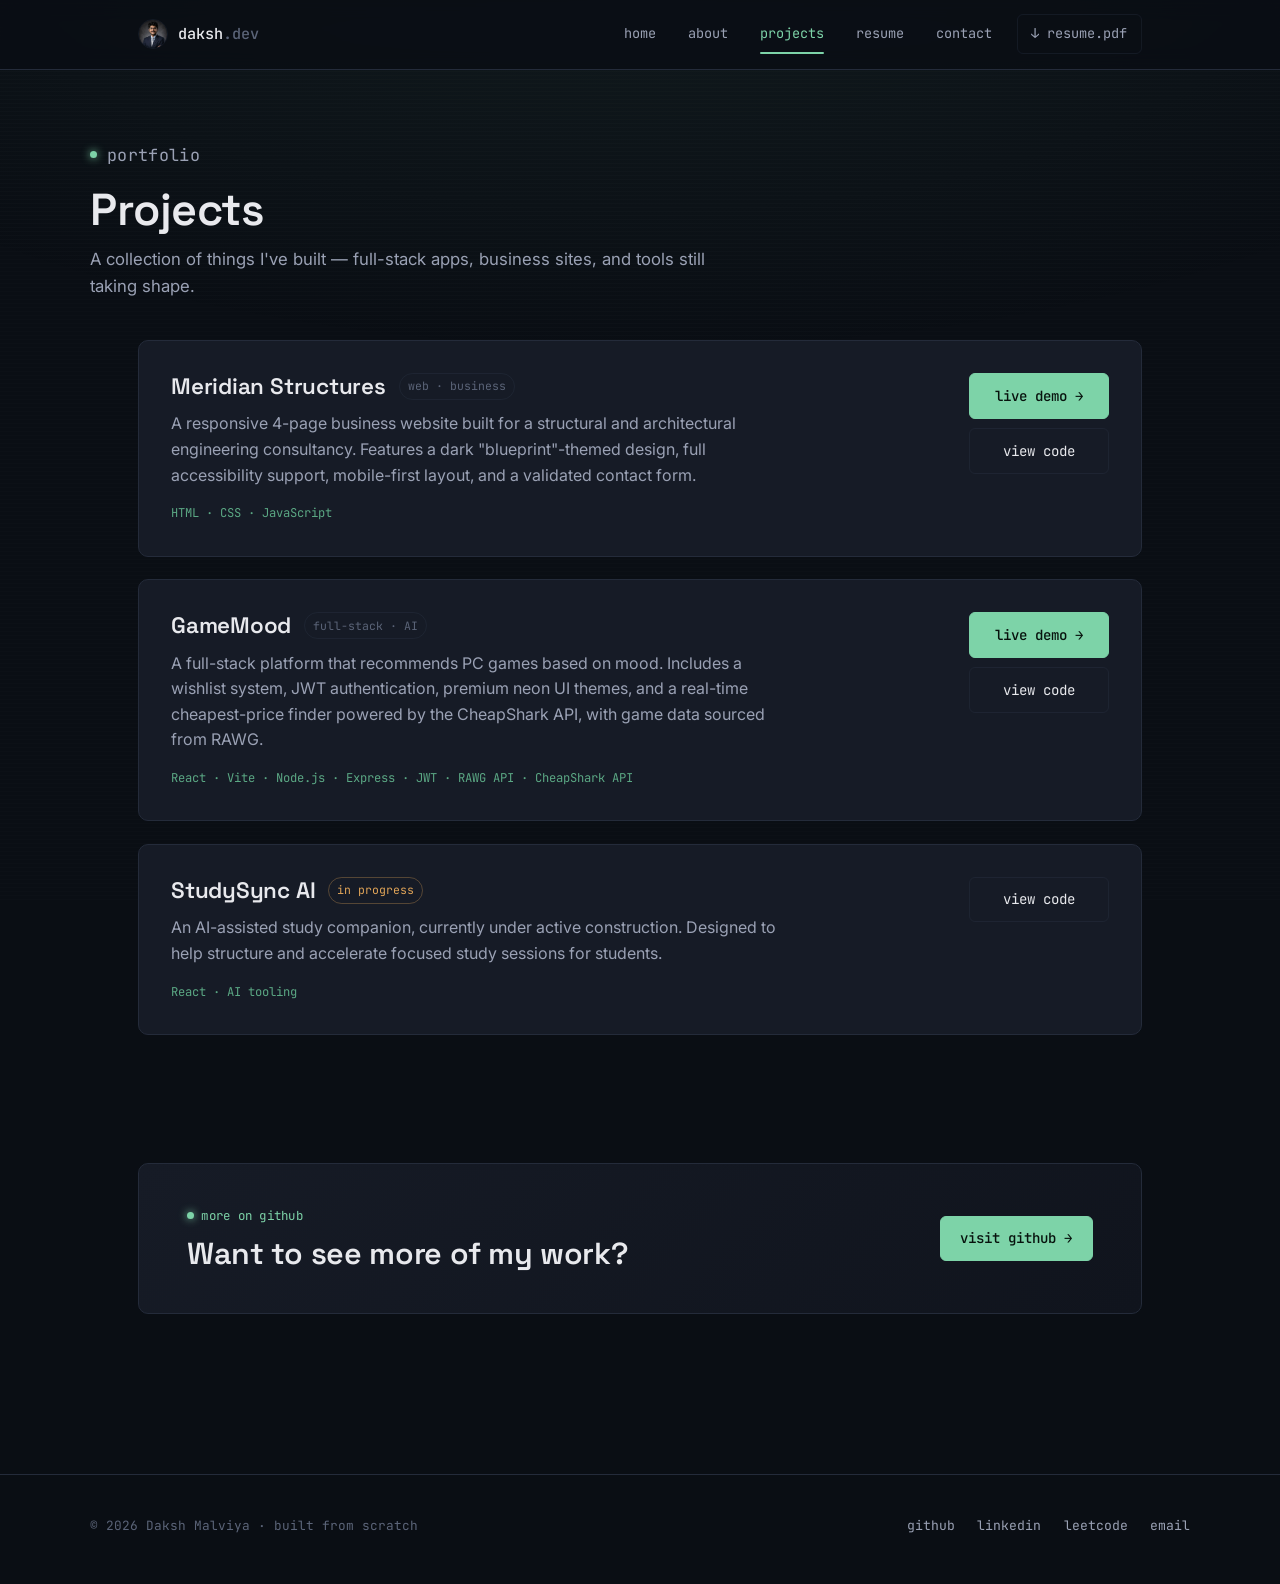
==== projects.html @ 90f15bc2 "PORTFOLIO WEBSITE (VERSION 1)" ====
<!DOCTYPE html>
<html lang="en">
<head>
<meta charset="UTF-8">
<meta name="viewport" content="width=device-width, initial-scale=1.0">
<title>Projects — Daksh Malviya</title>
<meta name="description" content="Projects built by Daksh Malviya — business websites, full-stack AI apps, and more.">
<link rel="icon" href="data:image/svg+xml,<svg xmlns=%22http://www.w3.org/2000/svg%22 viewBox=%220 0 100 100%22><text y=%22.9em%22 font-size=%2290%22>&#x1F4BB;</text></svg>">
<link rel="stylesheet" href="css/style.css">
<link rel="stylesheet" href="css/home.css">
<link rel="stylesheet" href="css/inner.css">
</head>
<body>

<nav class="nav">
  <div class="nav-inner">
    <a href="index.html" class="nav-brand">
      <img src="assets/profile-square.jpg" alt="Daksh Malviya">
      <span>daksh<span class="dim">.dev</span></span>
    </a>
    <button class="nav-toggle" aria-label="Toggle menu" aria-expanded="false">
      <svg width="18" height="18" viewBox="0 0 18 18" fill="none"><path d="M1 3H17M1 9H17M1 15H17" stroke="currentColor" stroke-width="1.6" stroke-linecap="round"/></svg>
    </button>
    <div class="nav-links">
      <a href="index.html" data-page="index.html">home</a>
      <a href="about.html" data-page="about.html">about</a>
      <a href="projects.html" data-page="projects.html">projects</a>
      <a href="resume.html" data-page="resume.html">resume</a>
      <a href="contact.html" data-page="contact.html">contact</a>
      <a href="assets/Daksh_Malviya_Resume.pdf" class="resume-link" target="_blank" rel="noopener">↓ resume.pdf</a>
    </div>
  </div>
</nav>

<main>
  <div class="wrap page-head reveal">
    <p class="eyebrow">portfolio</p>
    <h1>Projects</h1>
    <p>A collection of things I've built — full-stack apps, business sites, and tools still taking shape.</p>
  </div>

  <section class="section" style="padding-top:0;">
    <div class="wrap">
      <div class="projects-list">

        <article class="project-row reveal">
          <div>
            <div class="project-row-head">
              <h3>Meridian Structures</h3>
              <span class="proj-tag mono">web · business</span>
            </div>
            <p>A responsive 4-page business website built for a structural and architectural engineering consultancy. Features a dark "blueprint"-themed design, full accessibility support, mobile-first layout, and a validated contact form.</p>
            <div class="proj-stack mono">HTML · CSS · JavaScript</div>
          </div>
          <div class="project-row-links">
            <a href="https://meridian-structures-business-websit.vercel.app" target="_blank" rel="noopener" class="btn btn-primary">live demo →</a>
            <a href="https://github.com/dakshmalviya-x/Meridian-Structures-Business-Website" target="_blank" rel="noopener" class="btn">view code</a>
          </div>
        </article>

        <article class="project-row reveal">
          <div>
            <div class="project-row-head">
              <h3>GameMood</h3>
              <span class="proj-tag mono">full-stack · AI</span>
            </div>
            <p>A full-stack platform that recommends PC games based on mood. Includes a wishlist system, JWT authentication, premium neon UI themes, and a real-time cheapest-price finder powered by the CheapShark API, with game data sourced from RAWG.</p>
            <div class="proj-stack mono">React · Vite · Node.js · Express · JWT · RAWG API · CheapShark API</div>
          </div>
          <div class="project-row-links">
            <a href="https://game-mood-netflix-for-gamers.vercel.app" target="_blank" rel="noopener" class="btn btn-primary">live demo →</a>
            <a href="https://github.com/dakshmalviya-x/GAME-MOOD-Netflix-for-Gamers-" target="_blank" rel="noopener" class="btn">view code</a>
          </div>
        </article>

        <article class="project-row reveal in-progress-card">
          <div>
            <div class="project-row-head">
              <h3>StudySync AI</h3>
              <span class="proj-tag mono progress">in progress</span>
            </div>
            <p>An AI-assisted study companion, currently under active construction. Designed to help structure and accelerate focused study sessions for students.</p>
            <div class="proj-stack mono">React · AI tooling</div>
          </div>
          <div class="project-row-links">
            <a href="https://github.com/dakshmalviya-x/study-sync-ai-92" target="_blank" rel="noopener" class="btn">view code</a>
          </div>
        </article>

      </div>
    </div>
  </section>

  <section class="section cta-section">
    <div class="wrap">
      <div class="cta-card reveal">
        <div>
          <p class="eyebrow">more on github</p>
          <h2>Want to see more of my work?</h2>
        </div>
        <a href="https://github.com/dakshmalviya-x" target="_blank" rel="noopener" class="btn btn-primary">visit github →</a>
      </div>
    </div>
  </section>
</main>

<footer class="footer">
  <div class="footer-inner">
    <div class="footer-left">© 2026 Daksh Malviya · built from scratch</div>
    <div class="footer-links">
      <a href="https://github.com/dakshmalviya-x" target="_blank" rel="noopener">github</a>
      <a href="https://www.linkedin.com/in/dakshmalviya/" target="_blank" rel="noopener">linkedin</a>
      <a href="https://leetcode.com/u/DakshMalviya/" target="_blank" rel="noopener">leetcode</a>
      <a href="mailto:hustlingkiddo@gmail.com">email</a>
    </div>
  </div>
</footer>

<script src="js/main.js"></script>
</body>
</html>
---- css/style.css ----
/* ============================================
   DAKSH MALVIYA — PORTFOLIO
   Design: terminal/IDE-inspired editorial
   ============================================ */

@import url('https://fonts.googleapis.com/css2?family=Space+Grotesk:wght@400;500;600;700&family=Inter:wght@400;500;600&family=JetBrains+Mono:wght@400;500;600&display=swap');

:root {
  /* color tokens */
  --bg: #0a0e14;
  --surface: #10141d;
  --card: #161b26;
  --card-hover: #1b212f;
  --border: #242b3a;
  --border-bright: #36405640;
  --text: #e8e9ed;
  --text-dim: #9aa1b4;
  --text-mute: #5b6478;
  --accent: #7dd3a8;
  --accent-dim: #5ba884;
  --accent-glow: #7dd3a830;
  --warn: #e0a458;
  --link: #8ab4e8;

  /* type */
  --font-display: 'Space Grotesk', sans-serif;
  --font-body: 'Inter', sans-serif;
  --font-mono: 'JetBrains Mono', monospace;

  /* layout */
  --max-w: 1100px;
  --pad: clamp(1.25rem, 4vw, 3rem);
  --radius: 10px;
  --radius-sm: 6px;
}

* { box-sizing: border-box; margin: 0; padding: 0; }

html {
  scroll-behavior: smooth;
}

@media (prefers-reduced-motion: reduce) {
  html { scroll-behavior: auto; }
  *, *::before, *::after {
    animation-duration: 0.01ms !important;
    animation-iteration-count: 1 !important;
    transition-duration: 0.01ms !important;
  }
}

body {
  background: var(--bg);
  color: var(--text);
  font-family: var(--font-body);
  font-size: 16px;
  line-height: 1.6;
  -webkit-font-smoothing: antialiased;
  overflow-x: hidden;
}

body::before {
  content: "";
  position: fixed;
  inset: 0;
  pointer-events: none;
  z-index: 0;
  background-image:
    radial-gradient(ellipse 80% 50% at 50% -10%, #7dd3a812, transparent),
    repeating-linear-gradient(180deg, transparent, transparent 3px, #ffffff03 3px, #ffffff03 4px);
}

a {
  color: inherit;
  text-decoration: none;
}

img { max-width: 100%; display: block; }

ul { list-style: none; }

h1, h2, h3, h4 {
  font-family: var(--font-display);
  font-weight: 600;
  line-height: 1.15;
  letter-spacing: -0.01em;
}

::selection {
  background: var(--accent);
  color: var(--bg);
}

:focus-visible {
  outline: 2px solid var(--accent);
  outline-offset: 3px;
  border-radius: 3px;
}

.mono { font-family: var(--font-mono); }

.wrap {
  max-width: var(--max-w);
  margin: 0 auto;
  padding: 0 var(--pad);
  position: relative;
  z-index: 1;
}

/* ---------- eyebrow / labels ---------- */
.eyebrow {
  font-family: var(--font-mono);
  font-size: 0.78rem;
  color: var(--accent);
  display: flex;
  align-items: center;
  gap: 0.6em;
  margin-bottom: 0.9em;
  letter-spacing: 0.02em;
}
.eyebrow::before {
  content: '';
  width: 7px;
  height: 7px;
  background: var(--accent);
  border-radius: 50%;
  box-shadow: 0 0 8px var(--accent);
  flex-shrink: 0;
}

/* ---------- NAVBAR ---------- */
.nav {
  position: sticky;
  top: 0;
  z-index: 100;
  background: #0a0e14d9;
  backdrop-filter: blur(10px);
  border-bottom: 1px solid var(--border);
}
.nav-inner {
  max-width: var(--max-w);
  margin: 0 auto;
  padding: 0.9rem var(--pad);
  display: flex;
  align-items: center;
  justify-content: space-between;
}
.nav-brand {
  display: flex;
  align-items: center;
  gap: 0.65rem;
  font-family: var(--font-mono);
  font-weight: 500;
  font-size: 0.95rem;
}
.nav-brand img {
  width: 30px;
  height: 30px;
  border-radius: 50%;
  object-fit: cover;
  border: 1px solid var(--border-bright);
}
.nav-brand .dim { color: var(--text-mute); }

.nav-links {
  display: flex;
  align-items: center;
  gap: 0.3rem;
  font-family: var(--font-mono);
  font-size: 0.85rem;
}
.nav-links a {
  padding: 0.5rem 0.85rem;
  border-radius: var(--radius-sm);
  color: var(--text-dim);
  transition: color 0.15s, background 0.15s;
  position: relative;
}
.nav-links a:hover { color: var(--text); background: var(--card); }
.nav-links a.active { color: var(--accent); }
.nav-links a.active::after {
  content: '';
  position: absolute;
  bottom: -1px;
  left: 0.85rem;
  right: 0.85rem;
  height: 2px;
  background: var(--accent);
  border-radius: 2px;
}
.nav-links .resume-link {
  border: 1px solid var(--border-bright);
  margin-left: 0.4rem;
}
.nav-links .resume-link:hover {
  border-color: var(--accent-dim);
}

.nav-toggle {
  display: none;
  background: none;
  border: 1px solid var(--border-bright);
  border-radius: var(--radius-sm);
  color: var(--text);
  width: 38px;
  height: 38px;
  cursor: pointer;
  align-items: center;
  justify-content: center;
}

@media (max-width: 720px) {
  .nav-toggle { display: flex; }
  .nav-links {
    position: fixed;
    top: 58px;
    left: 0;
    right: 0;
    background: var(--surface);
    border-bottom: 1px solid var(--border);
    flex-direction: column;
    align-items: stretch;
    gap: 0;
    padding: 0.5rem var(--pad) 1rem;
    transform: translateY(-8px);
    opacity: 0;
    pointer-events: none;
    transition: opacity 0.18s, transform 0.18s;
  }
  .nav-links.open {
    transform: translateY(0);
    opacity: 1;
    pointer-events: auto;
  }
  .nav-links a { padding: 0.85rem 0.6rem; border-bottom: 1px solid var(--border); }
  .nav-links a.active::after { display: none; }
  .nav-links .resume-link { border: none; margin-left: 0; }
}

/* ---------- FOOTER ---------- */
.footer {
  border-top: 1px solid var(--border);
  margin-top: 6rem;
  padding: 2.5rem var(--pad) 3rem;
}
.footer-inner {
  max-width: var(--max-w);
  margin: 0 auto;
  display: flex;
  flex-wrap: wrap;
  align-items: center;
  justify-content: space-between;
  gap: 1.2rem;
}
.footer-left {
  font-family: var(--font-mono);
  font-size: 0.8rem;
  color: var(--text-mute);
}
.footer-links {
  display: flex;
  gap: 1.4rem;
  font-family: var(--font-mono);
  font-size: 0.82rem;
}
.footer-links a { color: var(--text-dim); transition: color 0.15s; }
.footer-links a:hover { color: var(--accent); }

/* ---------- BUTTONS ---------- */
.btn {
  display: inline-flex;
  align-items: center;
  gap: 0.5em;
  font-family: var(--font-mono);
  font-size: 0.88rem;
  padding: 0.75em 1.4em;
  border-radius: var(--radius-sm);
  border: 1px solid var(--border-bright);
  color: var(--text);
  transition: border-color 0.15s, background 0.15s, transform 0.1s;
  cursor: pointer;
  background: transparent;
}
.btn:hover { border-color: var(--accent-dim); background: var(--card); }
.btn:active { transform: translateY(1px); }
.btn-primary {
  background: var(--accent);
  color: #07120d;
  border-color: var(--accent);
  font-weight: 500;
}
.btn-primary:hover {
  background: var(--accent-dim);
  border-color: var(--accent-dim);
}
.btn-row { display: flex; gap: 0.8rem; flex-wrap: wrap; }
.btn-sm {
  padding: 0.55em 1em;
  font-size: 0.8rem;
}

/* ---------- SKILLS (shared) ---------- */
.skills-grid {
  display: grid;
  grid-template-columns: repeat(auto-fit, minmax(220px, 1fr));
  gap: 1.8rem;
}
.skill-group h4 {
  font-size: 0.78rem;
  color: var(--text-mute);
  margin-bottom: 0.9rem;
  text-transform: lowercase;
  letter-spacing: 0.04em;
}
.skill-pills {
  display: flex;
  flex-wrap: wrap;
  gap: 0.5rem;
}
.skill-pills span {
  font-family: var(--font-mono);
  font-size: 0.8rem;
  background: var(--card);
  border: 1px solid var(--border);
  padding: 0.45em 0.85em;
  border-radius: var(--radius-sm);
  color: var(--text);
  transition: border-color 0.15s, color 0.15s;
}
.skill-pills span:hover {
  border-color: var(--accent-dim);
  color: var(--accent);
}

/* ---------- CTA (shared) ---------- */
.cta-section { padding-bottom: 5rem; }
.cta-card {
  background: linear-gradient(135deg, var(--card) 0%, var(--surface) 100%);
  border: 1px solid var(--border);
  border-radius: var(--radius);
  padding: 2.6rem clamp(1.5rem, 5vw, 3rem);
  display: flex;
  align-items: center;
  justify-content: space-between;
  flex-wrap: wrap;
  gap: 1.5rem;
}
.cta-card h2 { font-size: clamp(1.4rem, 3.5vw, 1.9rem); }

@media (max-width: 560px) {
  .cta-card { flex-direction: column; align-items: flex-start; }
}

/* ---------- PAGE HEADER (used on inner pages) ---------- */
.page-head {
  padding: 4.5rem 0 2.5rem;
}
.page-head h1 {
  font-size: clamp(2rem, 5vw, 2.8rem);
  margin-bottom: 0.7rem;
}
.page-head p {
  color: var(--text-dim);
  max-width: 60ch;
  font-size: 1.05rem;
}

/* ---------- SECTION ---------- */
.section { padding: 4rem 0; }
.section-head { margin-bottom: 2.2rem; }
.section-head h2 {
  font-size: clamp(1.5rem, 3.5vw, 2rem);
}

/* ---------- CARD ---------- */
.card {
  background: var(--card);
  border: 1px solid var(--border);
  border-radius: var(--radius);
  transition: border-color 0.2s, transform 0.2s, background 0.2s;
}

/* ---------- SCROLL REVEAL ---------- */
/* visible by default; JS adds .js-reveal to opt elements into the animated version */
.reveal { opacity: 1; transform: none; }
.js-reveal .reveal {
  opacity: 0;
  transform: translateY(14px);
  transition: opacity 0.6s ease, transform 0.6s ease;
}
.js-reveal .reveal.in {
  opacity: 1;
  transform: translateY(0);
}

/* ---------- responsive helpers ---------- */
@media (max-width: 560px) {
  .footer-inner { flex-direction: column; align-items: flex-start; }
}
---- css/home.css ----
/* ============================================
   HOME PAGE — hero, boot sequence, projects, skills
   ============================================ */

/* ---------- HERO ---------- */
.hero {
  padding: clamp(2.5rem, 8vw, 5rem) 0 2rem;
  min-height: 60vh;
  display: flex;
  align-items: center;
}

.boot {
  font-family: var(--font-mono);
  font-size: clamp(0.85rem, 2.2vw, 1rem);
  color: var(--text-dim);
  min-height: 110px;
  transition: opacity 0.5s ease;
}
.boot.fade-out { opacity: 0; }
.boot-line {
  margin-bottom: 0.55em;
  white-space: pre-wrap;
  word-break: break-word;
}
.boot-line .prompt { color: var(--accent); margin-right: 0.5em; }
.boot-line .out-text {
  display: block;
  margin: 0.15em 0 0 0;
  color: var(--text-mute);
  opacity: 0;
  transition: opacity 0.3s ease;
  padding-left: 0;
}
.boot-line[data-line="0"] .out-text::before,
.boot-line[data-line="1"] .out-text::before,
.boot-line[data-line="2"] .out-text::before { content: '→ '; color: var(--text-mute); }
.caret {
  display: inline-block;
  width: 0.55em;
  height: 1.1em;
  background: var(--accent);
  vertical-align: text-bottom;
  margin-left: 2px;
  animation: blink 0.9s steps(1) infinite;
}
@keyframes blink { 50% { opacity: 0; } }

.hero-content { padding-top: 0.5rem; }
.hero-content h1 {
  font-size: clamp(2.6rem, 8vw, 4.6rem);
  margin-bottom: 0.3rem;
}
.hero-tagline {
  font-family: var(--font-mono);
  color: var(--text-dim);
  font-size: clamp(1rem, 2.4vw, 1.2rem);
  margin-bottom: 1.3rem;
}
.hero-sep { color: var(--accent); }
.hero-bio {
  max-width: 56ch;
  color: var(--text-dim);
  font-size: 1.05rem;
  margin-bottom: 2rem;
}
.hero-links {
  display: flex;
  gap: 1.1rem;
  margin-top: 2.2rem;
}
.hero-links a {
  color: var(--text-mute);
  transition: color 0.15s, transform 0.15s;
}
.hero-links a:hover { color: var(--accent); transform: translateY(-2px); }

/* ---------- PROJECT GRID ---------- */
.project-grid {
  display: grid;
  grid-template-columns: repeat(auto-fit, minmax(280px, 1fr));
  gap: 1.25rem;
}
.project-card {
  background: var(--card);
  border: 1px solid var(--border);
  border-radius: var(--radius);
  padding: 1.6rem;
  display: flex;
  flex-direction: column;
  transition: border-color 0.2s, transform 0.2s, background 0.2s;
}
.project-card:hover {
  border-color: var(--border-bright);
  background: var(--card-hover);
  transform: translateY(-3px);
}
.project-card-top { margin-bottom: 0.9rem; }
.proj-tag {
  font-size: 0.72rem;
  color: var(--text-mute);
  border: 1px solid var(--border-bright);
  padding: 0.3em 0.7em;
  border-radius: 100px;
  display: inline-block;
}
.proj-tag.progress {
  color: var(--warn);
  border-color: #e0a45850;
}
.project-card h3 {
  font-size: 1.25rem;
  margin-bottom: 0.6rem;
}
.project-card p {
  color: var(--text-dim);
  font-size: 0.94rem;
  margin-bottom: 1rem;
  flex-grow: 1;
}
.proj-stack {
  font-size: 0.76rem;
  color: var(--accent-dim);
  margin-bottom: 1.2rem;
}
.proj-links { display: flex; gap: 0.6rem; flex-wrap: wrap; }
.btn-sm {
  padding: 0.55em 1em;
  font-size: 0.8rem;
}
.in-progress-card { opacity: 0.88; }

.view-all-row {
  margin-top: 2.2rem;
  display: flex;
  justify-content: center;
}

.skills-section { padding-top: 1rem; }
---- css/inner.css ----
/* ============================================
   INNER PAGES — about, projects, resume, contact
   ============================================ */

/* ---------- ABOUT ---------- */
.about-hero {
  padding: clamp(2.5rem, 6vw, 4.5rem) 0 1rem;
}
.about-hero-grid {
  display: grid;
  grid-template-columns: 280px 1fr;
  gap: clamp(2rem, 5vw, 4rem);
  align-items: center;
}
.about-photo-wrap { position: relative; }
.about-photo-frame {
  border: 1px solid var(--border-bright);
  border-radius: var(--radius);
  overflow: hidden;
  background: var(--card);
}
.about-photo { width: 100%; aspect-ratio: 3/4; object-fit: cover; }
.about-photo-tag {
  margin-top: 0.7rem;
  font-size: 0.75rem;
  color: var(--text-mute);
}
.about-photo-tag .dim { color: var(--text-mute); opacity: 0.6; }

.about-intro h1 {
  font-size: clamp(1.9rem, 4.5vw, 2.6rem);
  margin-bottom: 1.1rem;
}
.about-bio {
  color: var(--text-dim);
  font-size: 1.05rem;
  max-width: 58ch;
  margin-bottom: 1.8rem;
}

@media (max-width: 720px) {
  .about-hero-grid { grid-template-columns: 1fr; }
  .about-photo-frame { max-width: 280px; }
}

/* ---------- TIMELINE / EDUCATION CARD ---------- */
.timeline-card {
  background: var(--card);
  border: 1px solid var(--border);
  border-left: 2px solid var(--accent);
  border-radius: var(--radius);
  padding: 1.6rem 1.8rem;
  max-width: 560px;
}
.timeline-card-head {
  display: flex;
  align-items: baseline;
  justify-content: space-between;
  gap: 1rem;
  flex-wrap: wrap;
  margin-bottom: 0.4rem;
}
.timeline-card-head h3 { font-size: 1.25rem; }
.timeline-year { font-size: 0.82rem; color: var(--accent); }
.timeline-detail { color: var(--text-dim); }

/* ---------- PROJECTS PAGE ---------- */
.projects-list {
  display: flex;
  flex-direction: column;
  gap: 1.4rem;
}
.project-row {
  background: var(--card);
  border: 1px solid var(--border);
  border-radius: var(--radius);
  padding: clamp(1.4rem, 3vw, 2rem);
  display: grid;
  grid-template-columns: 1fr auto;
  gap: 1.5rem;
  align-items: start;
  transition: border-color 0.2s, background 0.2s;
}
.project-row:hover {
  border-color: var(--border-bright);
  background: var(--card-hover);
}
.project-row-head {
  display: flex;
  align-items: center;
  gap: 0.8rem;
  margin-bottom: 0.7rem;
  flex-wrap: wrap;
}
.project-row h3 { font-size: 1.4rem; }
.project-row p {
  color: var(--text-dim);
  max-width: 62ch;
  margin-bottom: 1rem;
}
.project-row .proj-stack { margin-bottom: 0; }
.project-row-links {
  display: flex;
  flex-direction: column;
  gap: 0.6rem;
  min-width: 140px;
}
.project-row-links .btn { justify-content: center; }

@media (max-width: 640px) {
  .project-row { grid-template-columns: 1fr; }
  .project-row-links { flex-direction: row; min-width: 0; }
  .project-row-links .btn { flex: 1; }
}

/* ---------- RESUME PAGE ---------- */
.resume-frame-wrap {
  border: 1px solid var(--border);
  border-radius: var(--radius);
  overflow: hidden;
  background: var(--card);
  margin-bottom: 1.5rem;
}
.resume-frame-bar {
  display: flex;
  align-items: center;
  justify-content: space-between;
  gap: 1rem;
  padding: 0.9rem 1.2rem;
  border-bottom: 1px solid var(--border);
  font-family: var(--font-mono);
  font-size: 0.82rem;
  color: var(--text-mute);
  flex-wrap: wrap;
}
.resume-preview-link {
  display: block;
  background: #1a1a1a;
  text-align: center;
  padding: 1.5rem;
}
.resume-preview-img {
  width: 100%;
  max-width: 560px;
  margin: 0 auto;
  border-radius: 3px;
  box-shadow: 0 12px 32px #00000060;
  transition: transform 0.2s;
}
.resume-preview-link:hover .resume-preview-img { transform: scale(1.012); }
.resume-fallback {
  padding: 3rem 1.5rem;
  text-align: center;
  color: var(--text-dim);
}

.resume-summary-grid {
  display: grid;
  grid-template-columns: 1fr 1fr;
  gap: 1.4rem;
  margin-top: 2rem;
}
@media (max-width: 640px) {
  .resume-summary-grid { grid-template-columns: 1fr; }
}
.resume-summary-card {
  background: var(--card);
  border: 1px solid var(--border);
  border-radius: var(--radius);
  padding: 1.4rem 1.6rem;
}
.resume-summary-card h4 {
  font-size: 0.78rem;
  color: var(--text-mute);
  margin-bottom: 0.8rem;
  font-family: var(--font-mono);
}
.resume-summary-card ul { display: flex; flex-direction: column; gap: 0.5rem; }
.resume-summary-card li { color: var(--text-dim); font-size: 0.94rem; }
.resume-summary-card li strong { color: var(--text); font-weight: 500; }

/* ---------- CONTACT PAGE ---------- */
.contact-grid {
  display: grid;
  grid-template-columns: 1fr 1.2fr;
  gap: clamp(2rem, 5vw, 4rem);
  align-items: start;
}
@media (max-width: 760px) {
  .contact-grid { grid-template-columns: 1fr; }
}

.contact-info-list {
  display: flex;
  flex-direction: column;
  gap: 1.1rem;
}
.contact-info-item {
  display: flex;
  align-items: center;
  gap: 0.9rem;
  padding: 1rem 1.2rem;
  background: var(--card);
  border: 1px solid var(--border);
  border-radius: var(--radius);
  transition: border-color 0.15s, background 0.15s;
}
.contact-info-item:hover { border-color: var(--accent-dim); background: var(--card-hover); }
.contact-info-icon {
  width: 38px;
  height: 38px;
  flex-shrink: 0;
  display: flex;
  align-items: center;
  justify-content: center;
  background: var(--surface);
  border: 1px solid var(--border-bright);
  border-radius: var(--radius-sm);
  color: var(--accent);
}
.contact-info-text .label {
  font-family: var(--font-mono);
  font-size: 0.72rem;
  color: var(--text-mute);
  display: block;
  margin-bottom: 0.15rem;
}
.contact-info-text .value { font-size: 0.95rem; color: var(--text); word-break: break-word; }

.contact-form {
  background: var(--card);
  border: 1px solid var(--border);
  border-radius: var(--radius);
  padding: clamp(1.5rem, 4vw, 2.2rem);
}
.form-group { margin-bottom: 1.3rem; }
.form-group label {
  display: block;
  font-family: var(--font-mono);
  font-size: 0.8rem;
  color: var(--text-dim);
  margin-bottom: 0.5rem;
}
.form-group input,
.form-group textarea {
  width: 100%;
  background: var(--surface);
  border: 1px solid var(--border-bright);
  border-radius: var(--radius-sm);
  padding: 0.8em 1em;
  color: var(--text);
  font-family: var(--font-body);
  font-size: 0.95rem;
  transition: border-color 0.15s;
}
.form-group input:focus,
.form-group textarea:focus {
  outline: none;
  border-color: var(--accent);
}
.form-group textarea { resize: vertical; min-height: 130px; }
#form-status {
  margin-top: 0.9rem;
  font-family: var(--font-mono);
  font-size: 0.85rem;
  color: var(--accent);
  min-height: 1.2em;
}
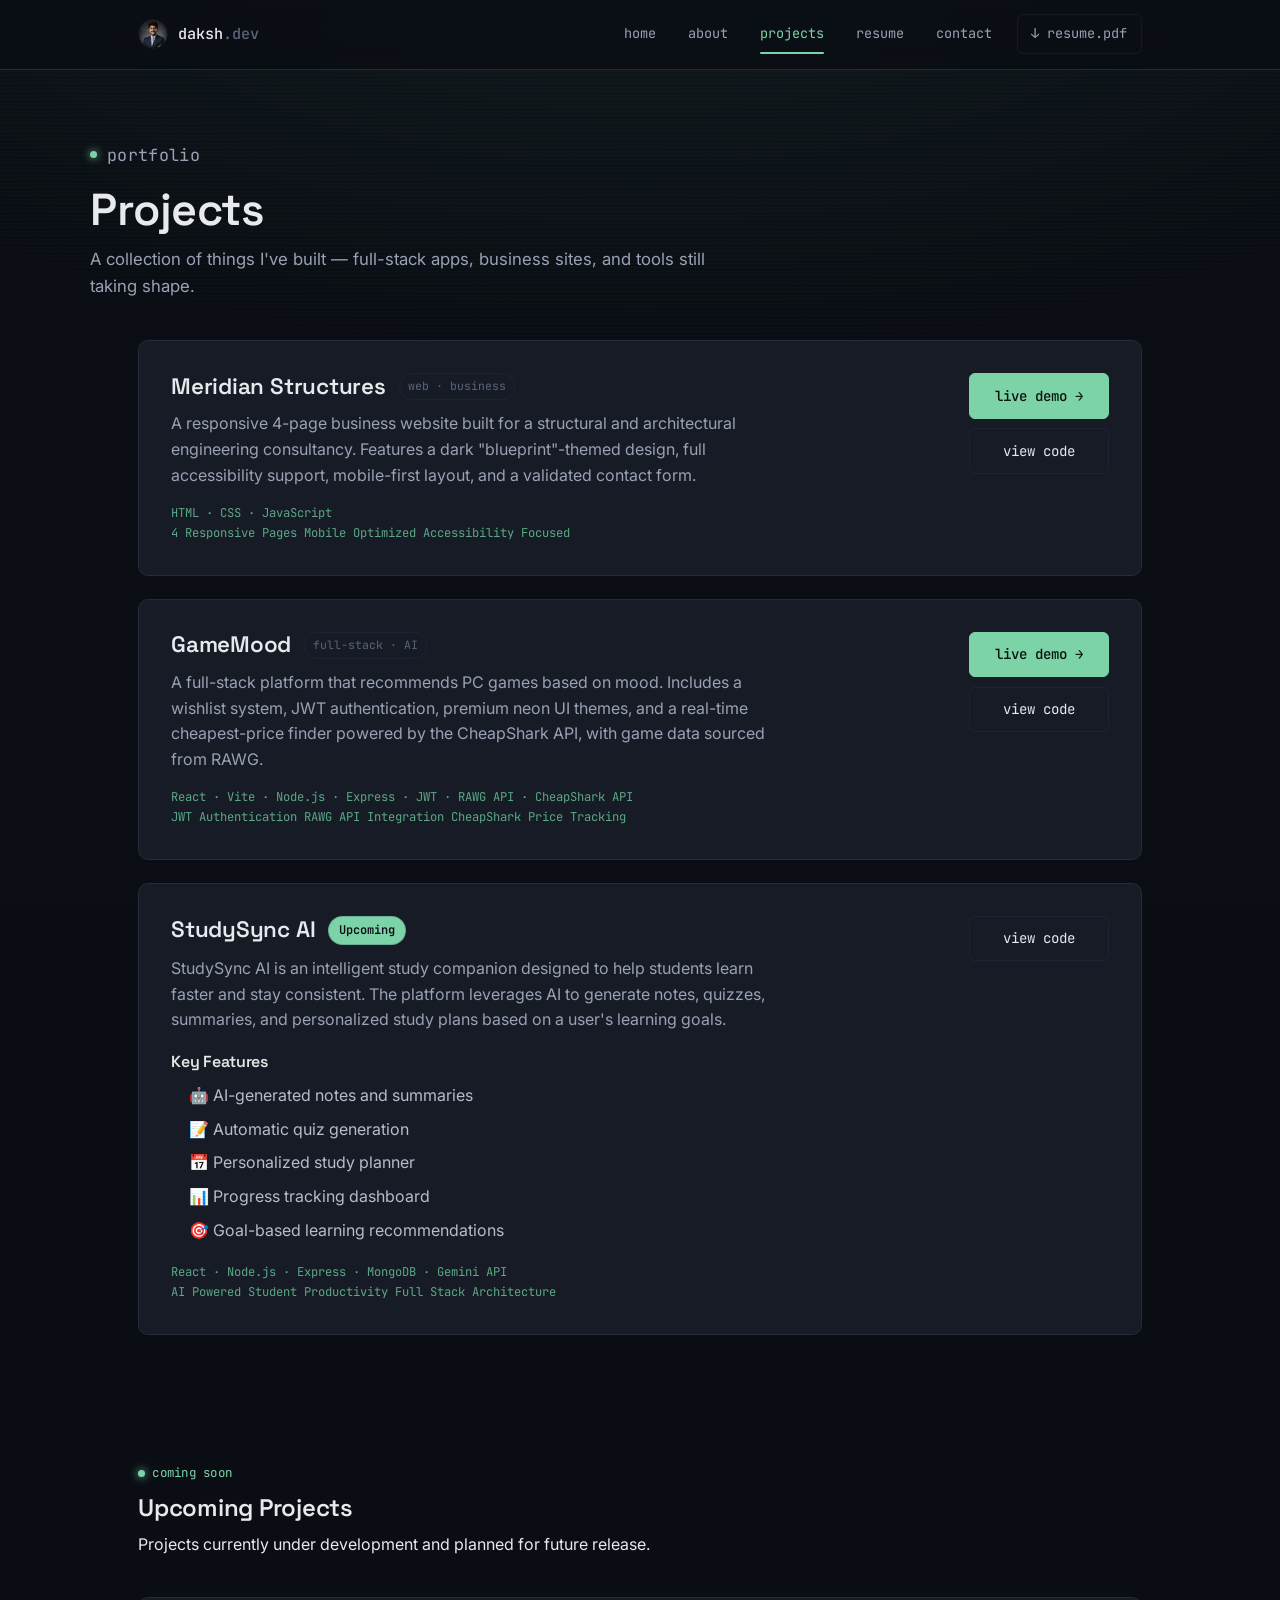
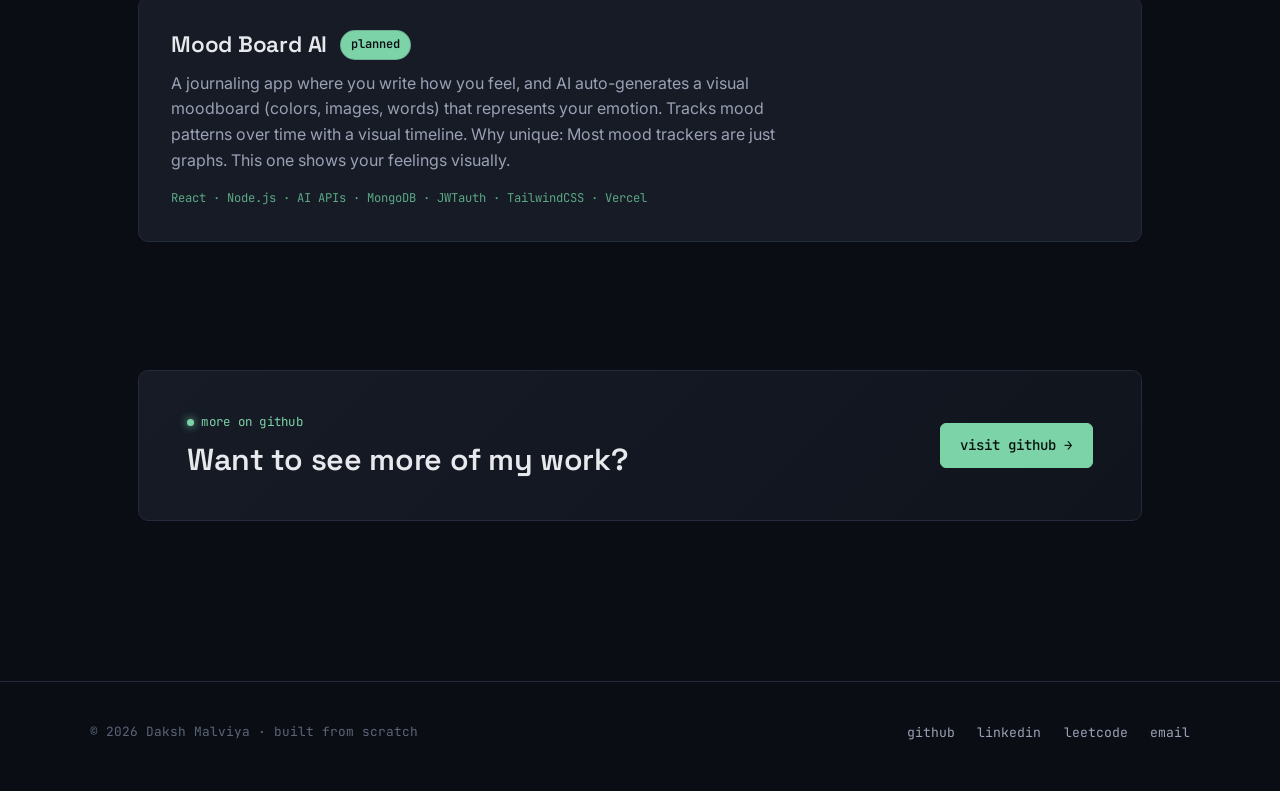
==== commit d0ffa402: "Updated upcoming projects section" ====
--- a/projects.html
+++ b/projects.html
@@ -50,7 +50,14 @@
               <span class="proj-tag mono">web · business</span>
             </div>
             <p>A responsive 4-page business website built for a structural and architectural engineering consultancy. Features a dark "blueprint"-themed design, full accessibility support, mobile-first layout, and a validated contact form.</p>
-            <div class="proj-stack mono">HTML · CSS · JavaScript</div>
+            <div class="proj-stack mono">HTML · CSS · JavaScript
+              <div class="project-stats mono">
+  <span>4 Responsive Pages</span>
+  <span>Mobile Optimized</span>
+  <span>Accessibility Focused</span>
+</div>
+            </div>
+            
           </div>
           <div class="project-row-links">
             <a href="https://meridian-structures-business-websit.vercel.app" target="_blank" rel="noopener" class="btn btn-primary">live demo →</a>
@@ -65,32 +72,106 @@
               <span class="proj-tag mono">full-stack · AI</span>
             </div>
             <p>A full-stack platform that recommends PC games based on mood. Includes a wishlist system, JWT authentication, premium neon UI themes, and a real-time cheapest-price finder powered by the CheapShark API, with game data sourced from RAWG.</p>
-            <div class="proj-stack mono">React · Vite · Node.js · Express · JWT · RAWG API · CheapShark API</div>
+            <div class="proj-stack mono">React · Vite · Node.js · Express · JWT · RAWG API · CheapShark API
+              <div class="project-stats mono">
+  <span>JWT Authentication</span>
+  <span>RAWG API Integration</span>
+  <span>CheapShark Price Tracking</span>
+</div>
+            </div>
+          
           </div>
           <div class="project-row-links">
             <a href="https://game-mood-netflix-for-gamers.vercel.app" target="_blank" rel="noopener" class="btn btn-primary">live demo →</a>
             <a href="https://github.com/dakshmalviya-x/GAME-MOOD-Netflix-for-Gamers-" target="_blank" rel="noopener" class="btn">view code</a>
           </div>
         </article>
-
-        <article class="project-row reveal in-progress-card">
-          <div>
-            <div class="project-row-head">
-              <h3>StudySync AI</h3>
-              <span class="proj-tag mono progress">in progress</span>
-            </div>
-            <p>An AI-assisted study companion, currently under active construction. Designed to help structure and accelerate focused study sessions for students.</p>
-            <div class="proj-stack mono">React · AI tooling</div>
-          </div>
-          <div class="project-row-links">
-            <a href="https://github.com/dakshmalviya-x/study-sync-ai-92" target="_blank" rel="noopener" class="btn">view code</a>
-          </div>
-        </article>
+        
+
+        <article class="project-row reveal upcoming-project">
+  <div>
+    <div class="project-row-head">
+      <h3>StudySync AI</h3>
+      <span class="proj-tag mono upcoming">Upcoming</span>
+    </div>
+
+    <p>
+      StudySync AI is an intelligent study companion designed to help students
+      learn faster and stay consistent. The platform leverages AI to generate
+      notes, quizzes, summaries, and personalized study plans based on a user's
+      learning goals.
+    </p>
+
+    <div class="project-details">
+      <h4>Key Features</h4>
+      <ul>
+        <li>🤖 AI-generated notes and summaries</li>
+        <li>📝 Automatic quiz generation</li>
+        <li>📅 Personalized study planner</li>
+        <li>📊 Progress tracking dashboard</li>
+        <li>🎯 Goal-based learning recommendations</li>
+      </ul>
+    </div>
+
+    <div class="proj-stack mono">
+      React · Node.js · Express · MongoDB · Gemini API
+      <div class="project-stats mono">
+  <span>AI Powered</span>
+  <span>Student Productivity</span>
+  <span>Full Stack Architecture</span>
+</div>
+    </div>
+  </div>
+
+  <div class="project-row-links">
+    <a href="https://github.com/dakshmalviya-x/study-sync-ai-92"
+       target="_blank"
+       rel="noopener"
+       class="btn">
+       view code
+    </a>
+  </div>
+</article>
 
       </div>
     </div>
   </section>
-
+<section class="section">
+  <div class="wrap">
+
+    <div class="section-heading reveal">
+      <p class="eyebrow">coming soon</p>
+      <h2>Upcoming Projects</h2>
+      <p>
+        Projects currently under development and planned for future release.
+      </p>
+    </div>
+
+    <div class="projects-list">
+
+      <article class="project-row reveal upcoming-project">
+        <div>
+          <div class="project-row-head">
+            <h3>Mood Board AI</h3>
+            <span class="proj-tag mono upcoming">planned</span>
+          </div>
+
+          <p>
+            A journaling app where you write how you feel, and AI auto-generates a visual moodboard (colors, images, words) that represents your emotion. Tracks mood patterns over time with a visual timeline.
+Why unique: Most mood trackers are just graphs. This one shows your feelings visually.
+          </p>
+
+          <div class="proj-stack mono">
+            React · Node.js · AI APIs · MongoDB · JWTauth · TailwindCSS · Vercel 
+          </div>
+        </div>
+      </article>
+
+      
+
+    </div>
+  </div>
+</section>
   <section class="section cta-section">
     <div class="wrap">
       <div class="cta-card reveal">
--- a/css/inner.css
+++ b/css/inner.css
@@ -3,6 +3,45 @@
    ============================================ */
 
 /* ---------- ABOUT ---------- */
+.upcoming-project{
+    border:1px solid rgba(125,211,168,.25);
+    background:rgba(125,211,168,.05);
+}
+
+.upcoming{
+    background:#7dd3a8;
+    color:#0a0e14;
+    padding:4px 10px;
+    border-radius:999px;
+    font-size:.75rem;
+    font-weight:600;
+}
+
+.project-details{
+    margin:20px 0;
+}
+
+.project-details h4{
+    margin-bottom:12px;
+    color:#e6e6e6;
+}
+
+.project-details ul{
+    padding-left:18px;
+}
+
+.project-details li{
+    margin-bottom:8px;
+    color:#b7bcc8;
+}
+
+.section-heading{
+    margin-bottom:40px;
+}
+
+.section-heading h2{
+    margin:10px 0;
+}
 .about-hero {
   padding: clamp(2.5rem, 6vw, 4.5rem) 0 1rem;
 }
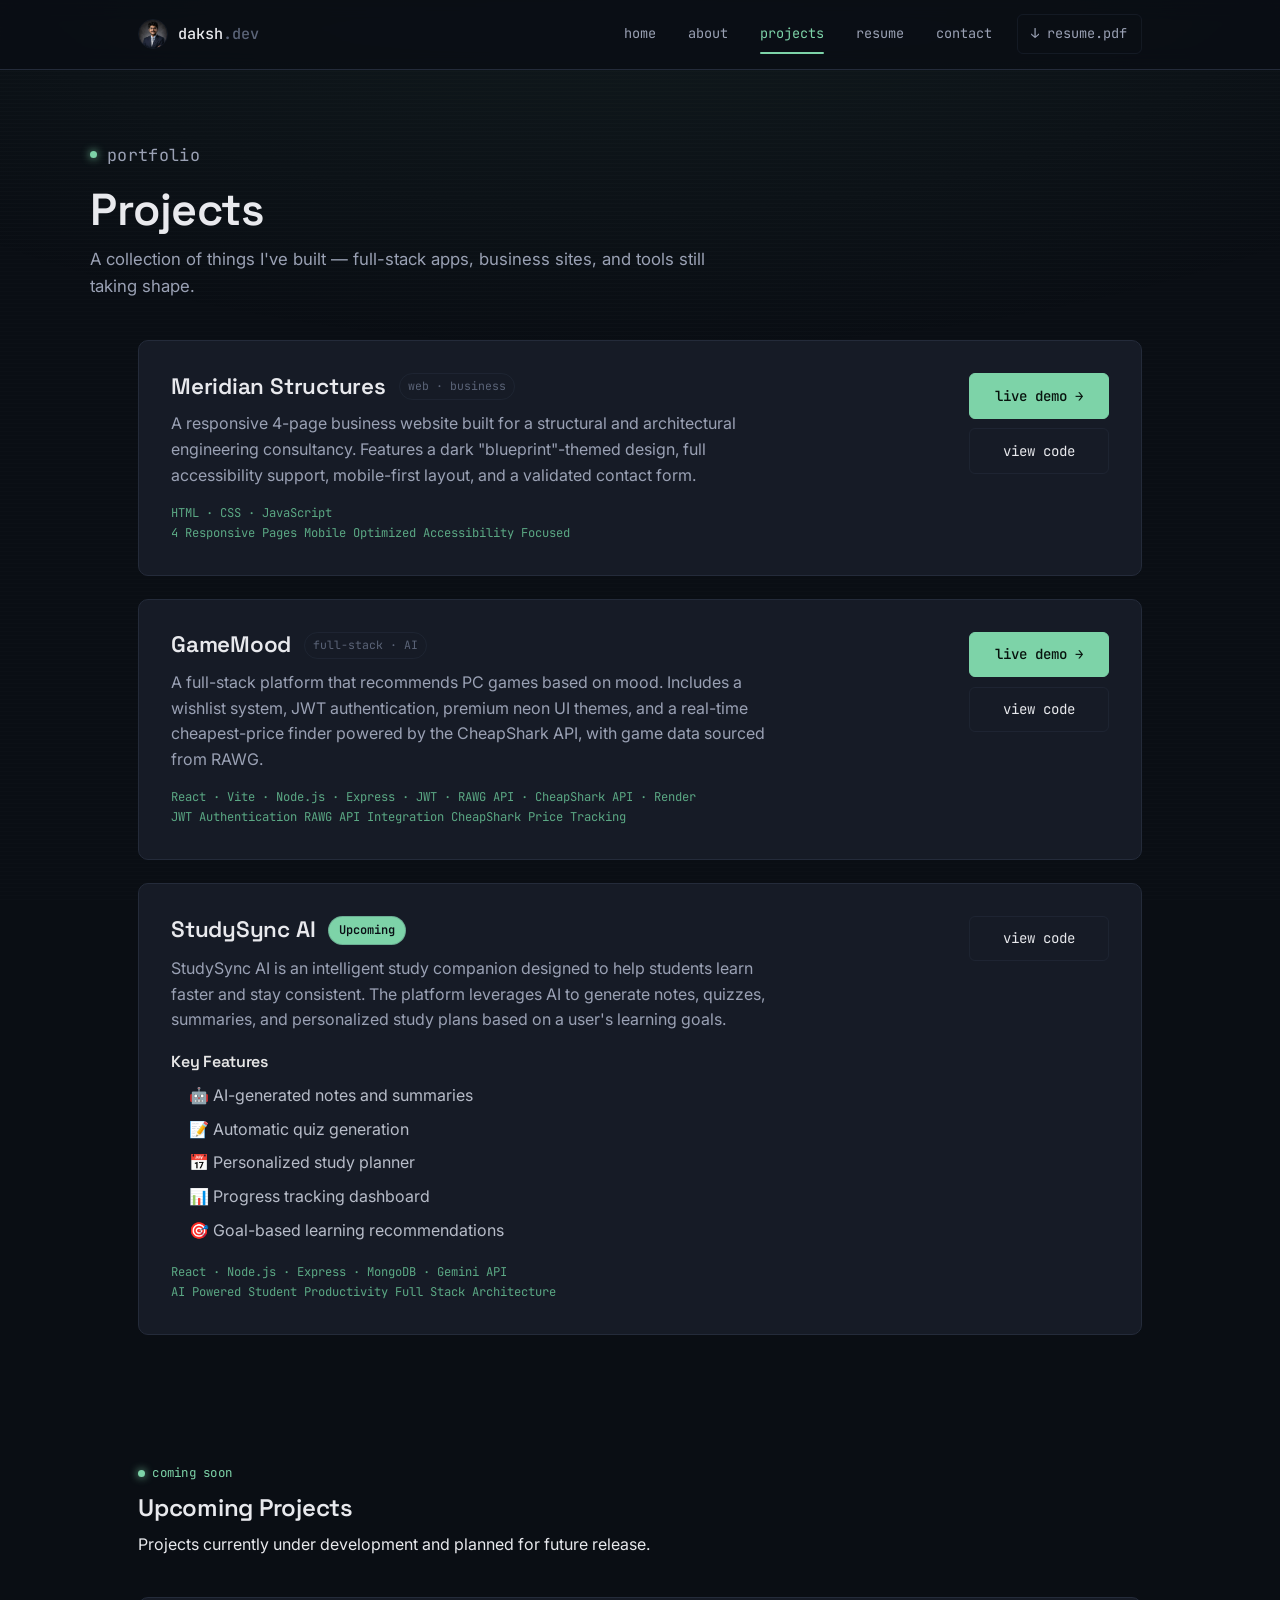
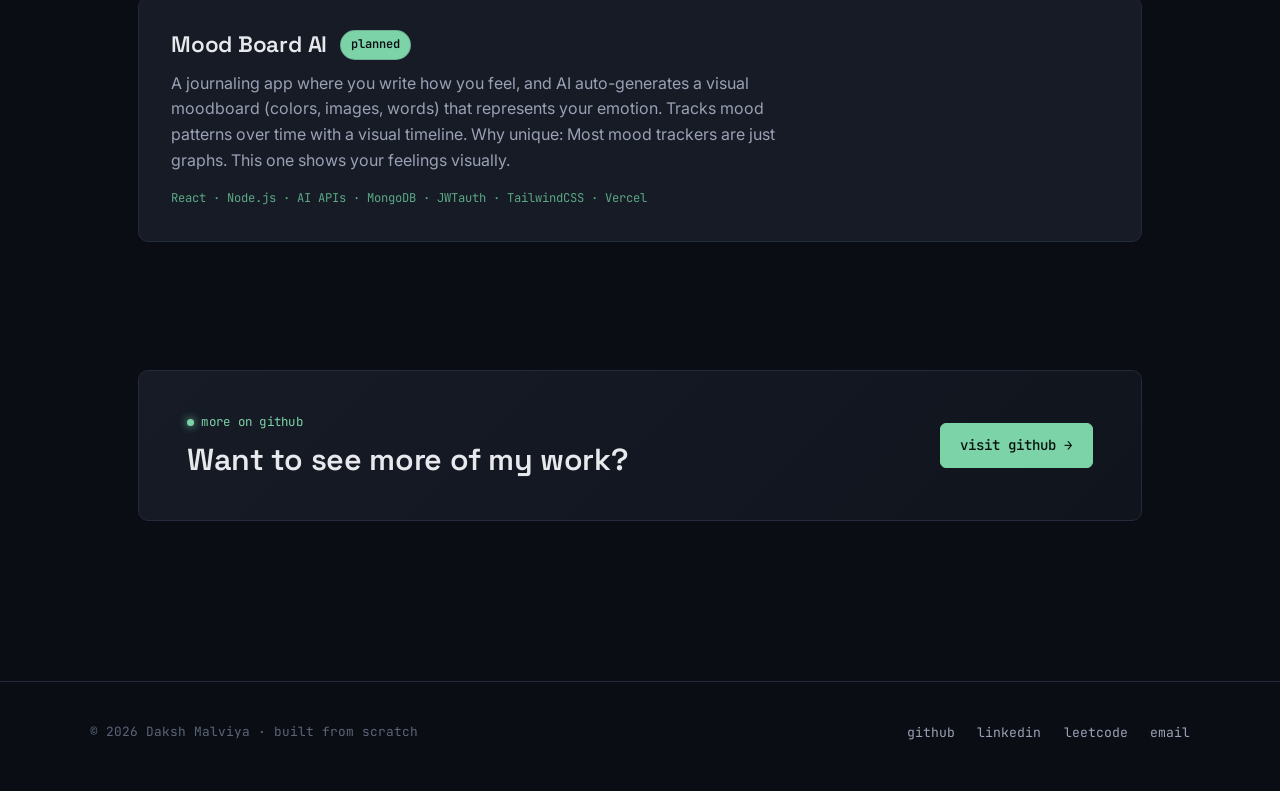
==== commit 1fba999d: "Updated deployment fixes for gamemood project" ====
--- a/projects.html
+++ b/projects.html
@@ -72,7 +72,7 @@
               <span class="proj-tag mono">full-stack · AI</span>
             </div>
             <p>A full-stack platform that recommends PC games based on mood. Includes a wishlist system, JWT authentication, premium neon UI themes, and a real-time cheapest-price finder powered by the CheapShark API, with game data sourced from RAWG.</p>
-            <div class="proj-stack mono">React · Vite · Node.js · Express · JWT · RAWG API · CheapShark API
+            <div class="proj-stack mono">React · Vite · Node.js · Express · JWT · RAWG API · CheapShark API · Render 
               <div class="project-stats mono">
   <span>JWT Authentication</span>
   <span>RAWG API Integration</span>
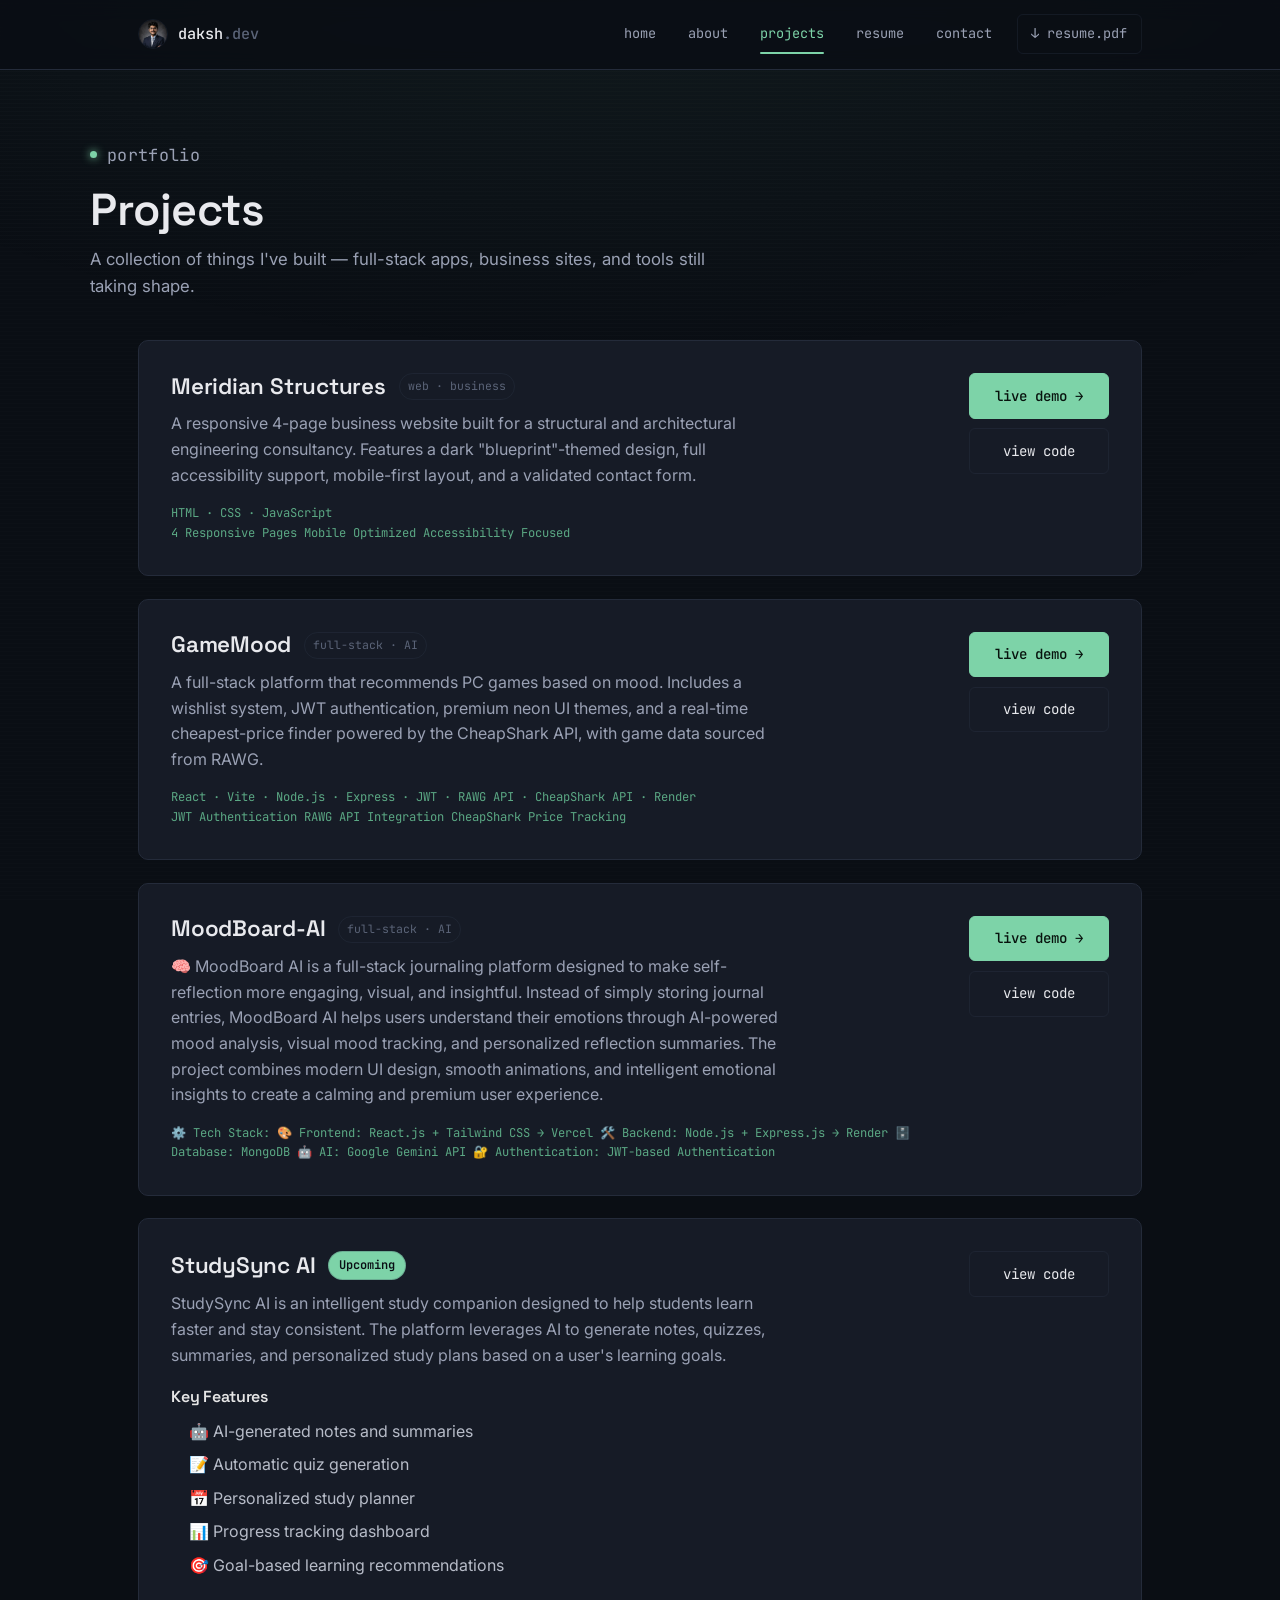
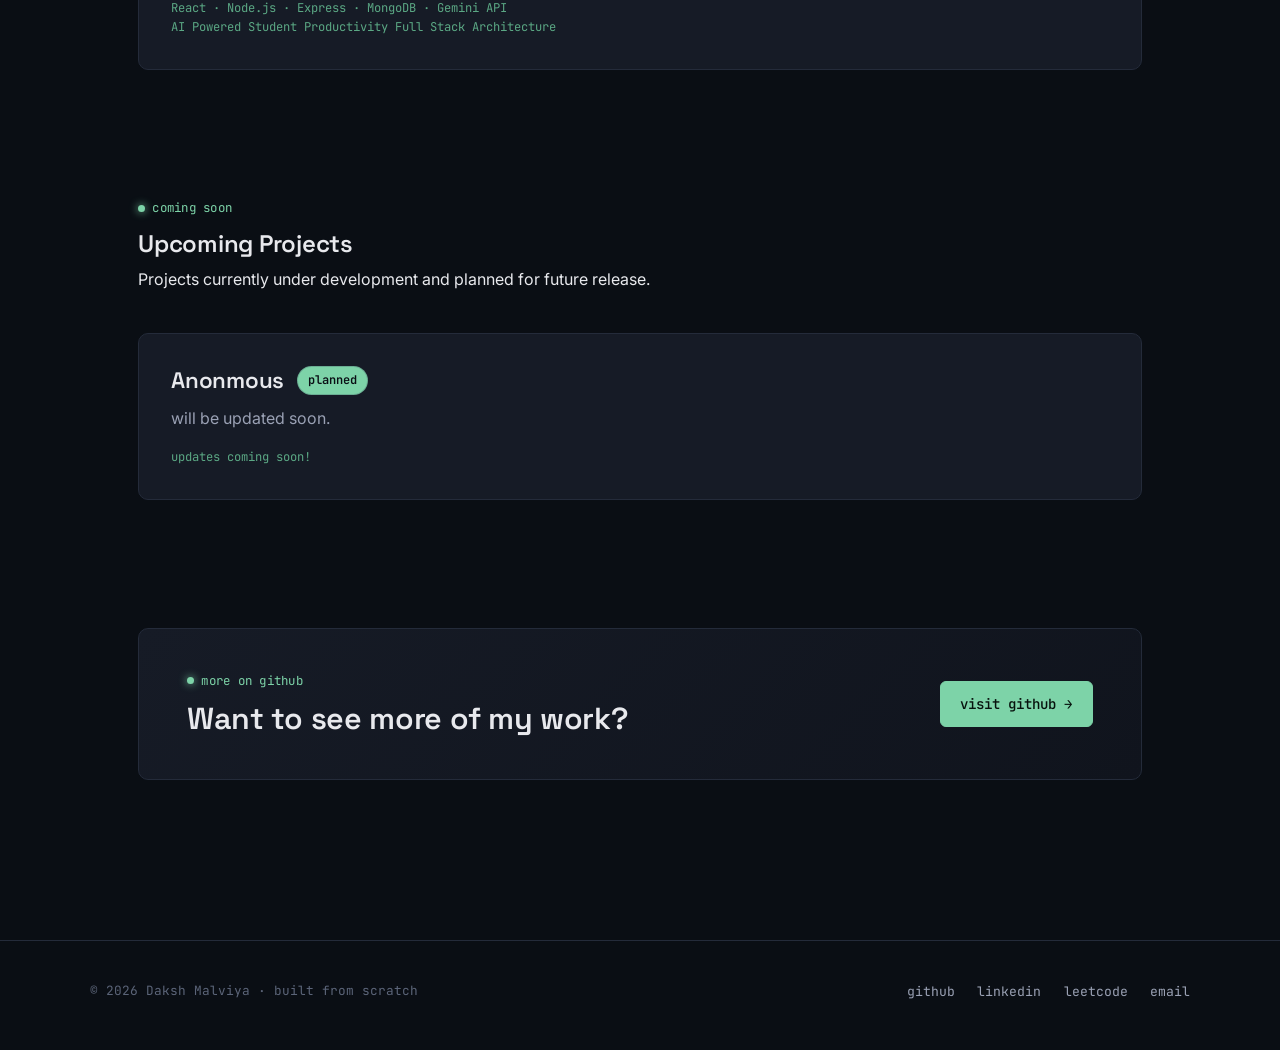
==== commit 43f7b1f4: "Added recent project details and updated upcoming project section" ====
--- a/projects.html
+++ b/projects.html
@@ -86,6 +86,42 @@
             <a href="https://github.com/dakshmalviya-x/GAME-MOOD-Netflix-for-Gamers-" target="_blank" rel="noopener" class="btn">view code</a>
           </div>
         </article>
+
+         <article class="project-row reveal">
+          <div>
+            <div class="project-row-head">
+              <h3>MoodBoard-AI</h3>
+              <span class="proj-tag mono">full-stack · AI</span>
+            </div>
+            <p>🧠 MoodBoard AI is a full-stack journaling platform designed to make self-reflection more engaging, visual, and insightful.
+
+Instead of simply storing journal entries, MoodBoard AI helps users understand their emotions through AI-powered mood analysis, visual mood tracking, and personalized reflection summaries.
+
+The project combines modern UI design, smooth animations, and intelligent emotional insights to create a calming and premium user experience.
+
+
+
+            </p>
+            <div class="proj-stack mono">⚙️ Tech Stack:
+🎨 Frontend:
+React.js + Tailwind CSS → Vercel
+🛠️ Backend:
+Node.js + Express.js → Render
+🗄️ Database:
+MongoDB
+🤖 AI:
+Google Gemini API
+🔐 Authentication:
+JWT-based Authentication 
+              
+            </div>
+          
+          </div>
+          <div class="project-row-links">
+            <a href="https://mood-board-ai-wheat.vercel.app/" target="_blank" rel="noopener" class="btn btn-primary">live demo →</a>
+            <a href="https://github.com/dakshmalviya-x/Mood-Board-AI" target="_blank" rel="noopener" class="btn">view code</a>
+          </div>
+        </article>
         
 
         <article class="project-row reveal upcoming-project">
@@ -152,17 +188,16 @@
       <article class="project-row reveal upcoming-project">
         <div>
           <div class="project-row-head">
-            <h3>Mood Board AI</h3>
+            <h3>Anonmous</h3>
             <span class="proj-tag mono upcoming">planned</span>
           </div>
 
           <p>
-            A journaling app where you write how you feel, and AI auto-generates a visual moodboard (colors, images, words) that represents your emotion. Tracks mood patterns over time with a visual timeline.
-Why unique: Most mood trackers are just graphs. This one shows your feelings visually.
+            will be updated soon.
           </p>
 
           <div class="proj-stack mono">
-            React · Node.js · AI APIs · MongoDB · JWTauth · TailwindCSS · Vercel 
+            updates coming soon! 
           </div>
         </div>
       </article>
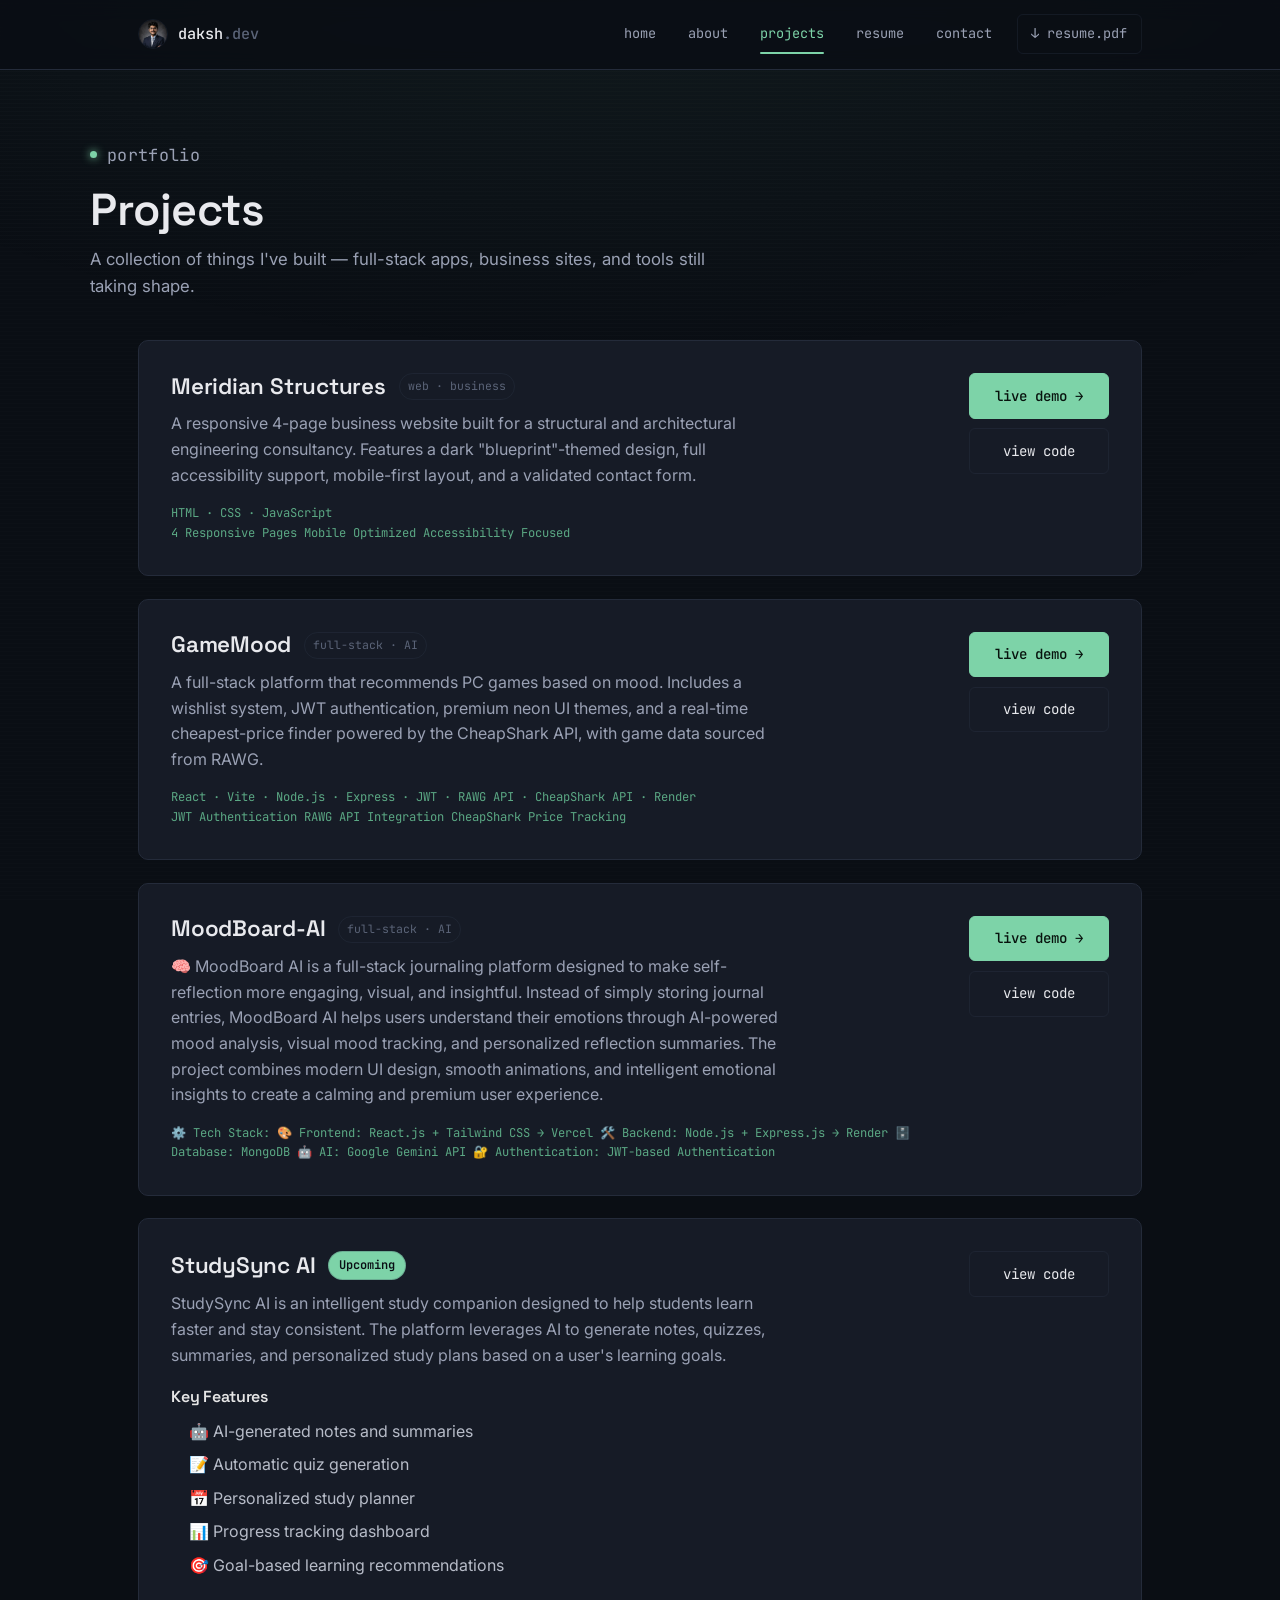
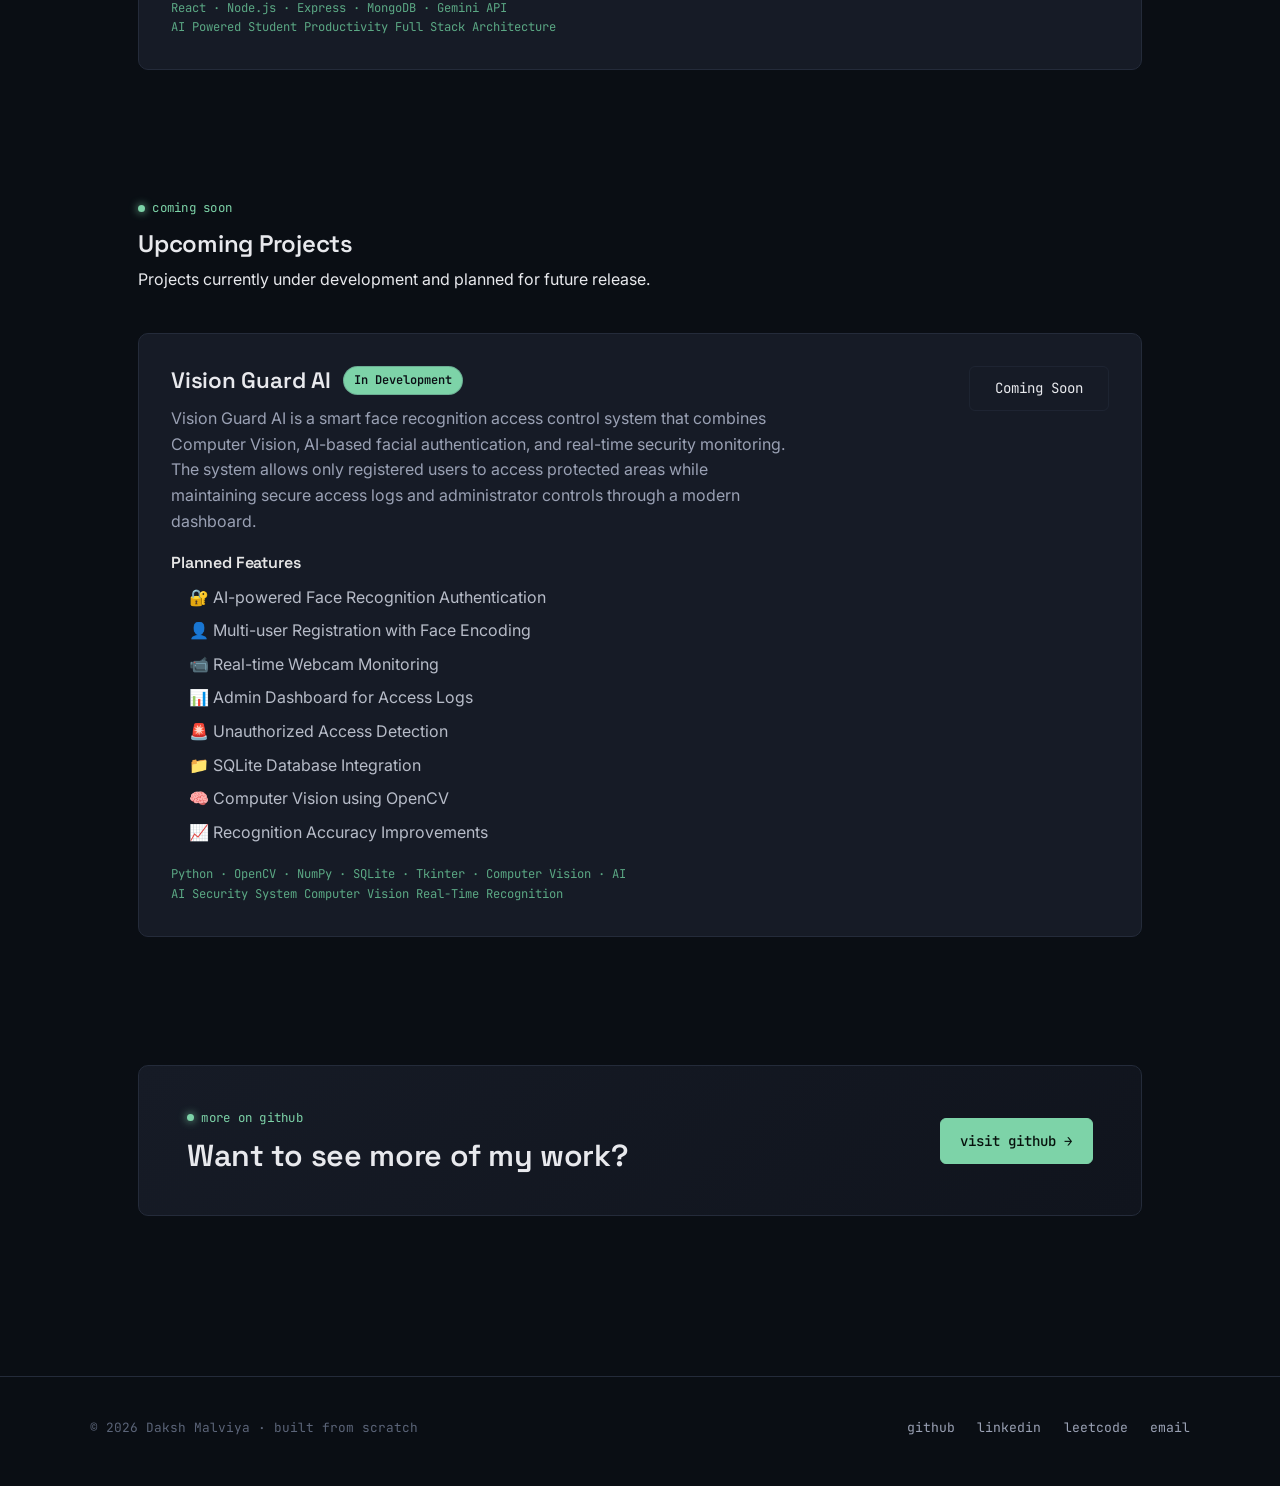
==== commit d8e279a1: "updated index.html and projects.html" ====
--- a/projects.html
+++ b/projects.html
@@ -186,22 +186,57 @@
     <div class="projects-list">
 
       <article class="project-row reveal upcoming-project">
-        <div>
-          <div class="project-row-head">
-            <h3>Anonmous</h3>
-            <span class="proj-tag mono upcoming">planned</span>
-          </div>
-
-          <p>
-            will be updated soon.
-          </p>
-
-          <div class="proj-stack mono">
-            updates coming soon! 
-          </div>
-        </div>
-      </article>
-
+  <div>
+
+    <div class="project-row-head">
+      <h3>Vision Guard AI</h3>
+      <span class="proj-tag mono upcoming">In Development</span>
+    </div>
+
+    <p>
+      Vision Guard AI is a smart face recognition access control system that
+      combines Computer Vision, AI-based facial authentication, and real-time
+      security monitoring. The system allows only registered users to access
+      protected areas while maintaining secure access logs and administrator
+      controls through a modern dashboard.
+    </p>
+
+    <div class="project-details">
+      <h4>Planned Features</h4>
+
+      <ul>
+        <li>🔐 AI-powered Face Recognition Authentication</li>
+        <li>👤 Multi-user Registration with Face Encoding</li>
+        <li>📹 Real-time Webcam Monitoring</li>
+        <li>📊 Admin Dashboard for Access Logs</li>
+        <li>🚨 Unauthorized Access Detection</li>
+        <li>📁 SQLite Database Integration</li>
+        <li>🧠 Computer Vision using OpenCV</li>
+        <li>📈 Recognition Accuracy Improvements</li>
+      </ul>
+    </div>
+
+    <div class="proj-stack mono">
+      Python · OpenCV · NumPy · SQLite · Tkinter · Computer Vision · AI
+
+      <div class="project-stats mono">
+        <span>AI Security System</span>
+        <span>Computer Vision</span>
+        <span>Real-Time Recognition</span>
+      </div>
+    </div>
+
+  </div>
+
+  <div class="project-row-links">
+    <a href="https://github.com/dakshmalviya-x"
+       target="_blank"
+       rel="noopener"
+       class="btn">
+       Coming Soon
+    </a>
+  </div>
+</article>
       
 
     </div>
